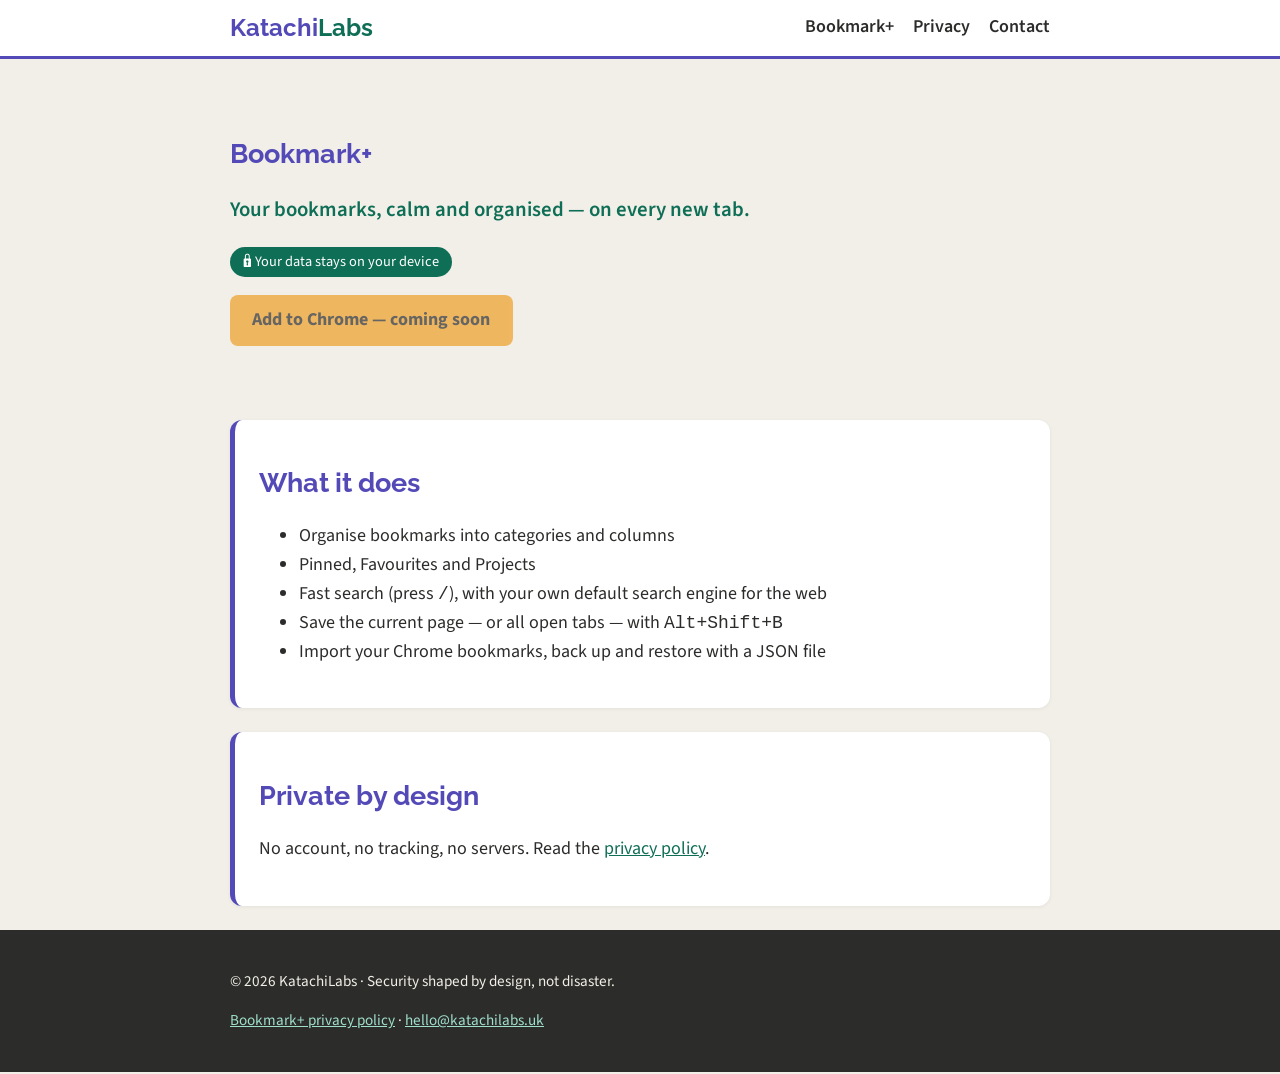
==== bookmark-plus/index.html @ a88a9feb "v0.1: home, Bookmark+ hub, draft privacy policy" ====
<!doctype html><html lang="en-GB"><head><meta charset="utf-8"><meta name="viewport" content="width=device-width,initial-scale=1">
<link rel="preconnect" href="https://fonts.googleapis.com"><link rel="preconnect" href="https://fonts.gstatic.com" crossorigin>
<link href="https://fonts.googleapis.com/css2?family=Raleway:wght@600;700&family=Source+Sans+3:wght@400;600&display=swap" rel="stylesheet">
<link rel="stylesheet" href="/style.css"><title>Bookmark+ — KatachiLabs</title><meta name="description" content="Bookmark+: a calm, private bookmark dashboard for Chrome's new tab."></head><body>
<header class="site"><div class="wrap"><a class="wordmark" href="/">Katachi<span>Labs</span></a><nav><a href="/bookmark-plus/">Bookmark+</a><a href="/bookmark-plus/privacy/">Privacy</a><a href="mailto:hello@katachilabs.uk">Contact</a></nav></div></header><main class="wrap">
<section class="hero"><h1>Bookmark+</h1><p class="tagline">Your bookmarks, calm and organised — on every new tab.</p>
<p><span class="badge">🔒 Your data stays on your device</span></p>
<!-- TODO: replace with the Chrome Web Store listing URL once published -->
<p><a class="btn" href="#" aria-disabled="true">Add to Chrome — coming soon</a></p></section>
<section class="card"><h2>What it does</h2><ul>
<li>Organise bookmarks into categories and columns</li><li>Pinned, Favourites and Projects</li>
<li>Fast search (press <kbd>/</kbd>), with your own default search engine for the web</li>
<li>Save the current page — or all open tabs — with <kbd>Alt+Shift+B</kbd></li>
<li>Import your Chrome bookmarks, back up and restore with a JSON file</li></ul></section>
<section class="card"><h2>Private by design</h2><p>No account, no tracking, no servers. Read the <a href="/bookmark-plus/privacy/">privacy policy</a>.</p></section>
<!-- Guide, Help, Updates and Feedback pages to follow (see site plan) -->
</main><footer class="site"><div class="wrap"><p>© 2026 KatachiLabs · Security shaped by design, not disaster.</p><p><a href="/bookmark-plus/privacy/">Bookmark+ privacy policy</a> · <!-- ASSUMPTION: contact address unconfirmed --><a href="mailto:hello@katachilabs.uk">hello@katachilabs.uk</a></p></div></footer></body></html>
---- style.css ----
:root{--purple:#534AB7;--teal:#0F6E56;--amber:#EF9F27;--charcoal:#2C2C2A;--fog:#F1EFE8;--card:#fff}
*{box-sizing:border-box}
body{margin:0;background:var(--fog);color:var(--charcoal);font:18px/1.6 "Source Sans 3","Source Sans Pro",system-ui,sans-serif}
h1,h2,h3,.wordmark{font-family:Raleway,system-ui,sans-serif;color:var(--purple);line-height:1.25}
a{color:var(--teal)}
.wrap{max-width:860px;margin:0 auto;padding:0 1.25rem}
header.site{background:#fff;border-bottom:3px solid var(--purple)}
header.site .wrap{display:flex;justify-content:space-between;align-items:center;flex-wrap:wrap;padding:.8rem 1.25rem}
.wordmark{font-weight:700;font-size:1.5rem;text-decoration:none}
.wordmark span{color:var(--teal)}
nav a{margin-left:1.2rem;text-decoration:none;font-weight:600;color:var(--charcoal)}
nav a:hover{color:var(--purple)}
.hero{padding:3.5rem 0 2rem}
.tagline{font-size:1.3rem;color:var(--teal);font-weight:600}
.card{background:var(--card);border-radius:12px;padding:1.5rem;margin:1.5rem 0;box-shadow:0 1px 4px rgba(0,0,0,.06);border-left:5px solid var(--purple)}
.btn{display:inline-block;background:var(--amber);color:var(--charcoal);font-weight:700;padding:.7rem 1.4rem;border-radius:8px;text-decoration:none}
.btn[aria-disabled=true]{opacity:.7;cursor:not-allowed}
.badge{display:inline-block;background:var(--teal);color:#fff;border-radius:999px;padding:.2rem .8rem;font-size:.9rem}
.draft{background:#fff4e0;border:1px dashed var(--amber);padding:.6rem 1rem;border-radius:8px}
table{border-collapse:collapse;width:100%;background:#fff}th,td{border:1px solid #ddd;padding:.5rem;text-align:left;vertical-align:top}th{background:#eeedf8}
main{padding-bottom:3rem}
footer.site{background:var(--charcoal);color:var(--fog);padding:1.5rem 0;font-size:.95rem}footer.site a{color:#9fe0cb}
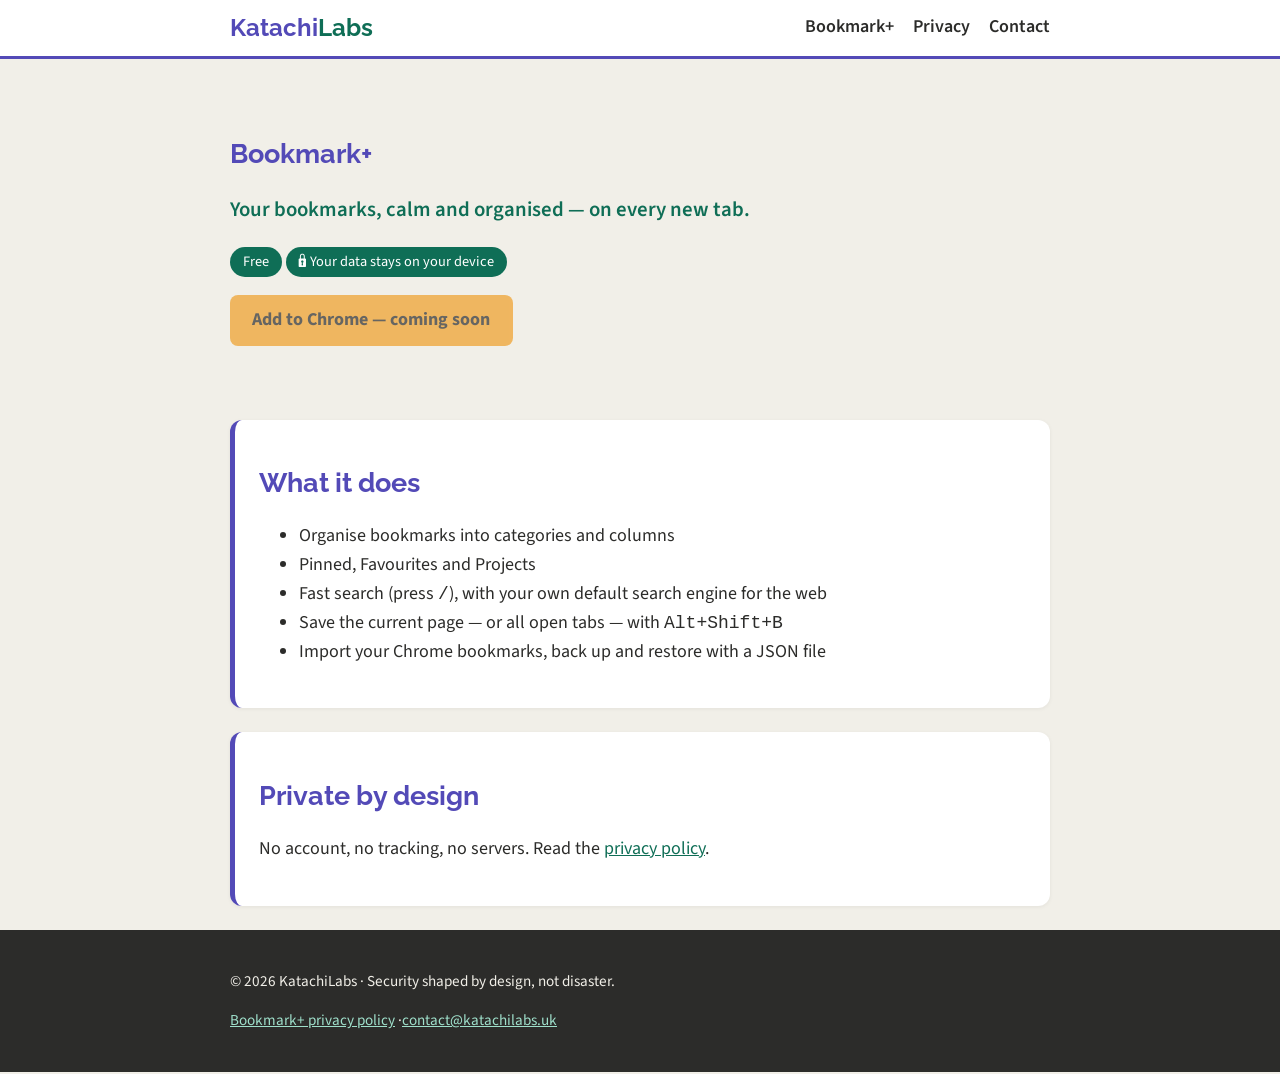
==== commit b9afc98b: "Contact to contact@, B+ marked Free, paid-tier line, resolve A2/A6" ====
--- a/bookmark-plus/index.html
+++ b/bookmark-plus/index.html
@@ -2,9 +2,9 @@
 <link rel="preconnect" href="https://fonts.googleapis.com"><link rel="preconnect" href="https://fonts.gstatic.com" crossorigin>
 <link href="https://fonts.googleapis.com/css2?family=Raleway:wght@600;700&family=Source+Sans+3:wght@400;600&display=swap" rel="stylesheet">
 <link rel="stylesheet" href="/style.css"><title>Bookmark+ — KatachiLabs</title><meta name="description" content="Bookmark+: a calm, private bookmark dashboard for Chrome's new tab."></head><body>
-<header class="site"><div class="wrap"><a class="wordmark" href="/">Katachi<span>Labs</span></a><nav><a href="/bookmark-plus/">Bookmark+</a><a href="/bookmark-plus/privacy/">Privacy</a><a href="mailto:hello@katachilabs.uk">Contact</a></nav></div></header><main class="wrap">
+<header class="site"><div class="wrap"><a class="wordmark" href="/">Katachi<span>Labs</span></a><nav><a href="/bookmark-plus/">Bookmark+</a><a href="/bookmark-plus/privacy/">Privacy</a><a href="mailto:contact@katachilabs.uk">Contact</a></nav></div></header><main class="wrap">
 <section class="hero"><h1>Bookmark+</h1><p class="tagline">Your bookmarks, calm and organised — on every new tab.</p>
-<p><span class="badge">🔒 Your data stays on your device</span></p>
+<p><span class="badge">Free</span> <span class="badge">🔒 Your data stays on your device</span></p>
 <!-- TODO: replace with the Chrome Web Store listing URL once published -->
 <p><a class="btn" href="#" aria-disabled="true">Add to Chrome — coming soon</a></p></section>
 <section class="card"><h2>What it does</h2><ul>
@@ -14,4 +14,4 @@
 <li>Import your Chrome bookmarks, back up and restore with a JSON file</li></ul></section>
 <section class="card"><h2>Private by design</h2><p>No account, no tracking, no servers. Read the <a href="/bookmark-plus/privacy/">privacy policy</a>.</p></section>
 <!-- Guide, Help, Updates and Feedback pages to follow (see site plan) -->
-</main><footer class="site"><div class="wrap"><p>© 2026 KatachiLabs · Security shaped by design, not disaster.</p><p><a href="/bookmark-plus/privacy/">Bookmark+ privacy policy</a> · <!-- ASSUMPTION: contact address unconfirmed --><a href="mailto:hello@katachilabs.uk">hello@katachilabs.uk</a></p></div></footer></body></html>
+</main><footer class="site"><div class="wrap"><p>© 2026 KatachiLabs · Security shaped by design, not disaster.</p><p><a href="/bookmark-plus/privacy/">Bookmark+ privacy policy</a> ·<a href="mailto:contact@katachilabs.uk">contact@katachilabs.uk</a></p></div></footer></body></html>
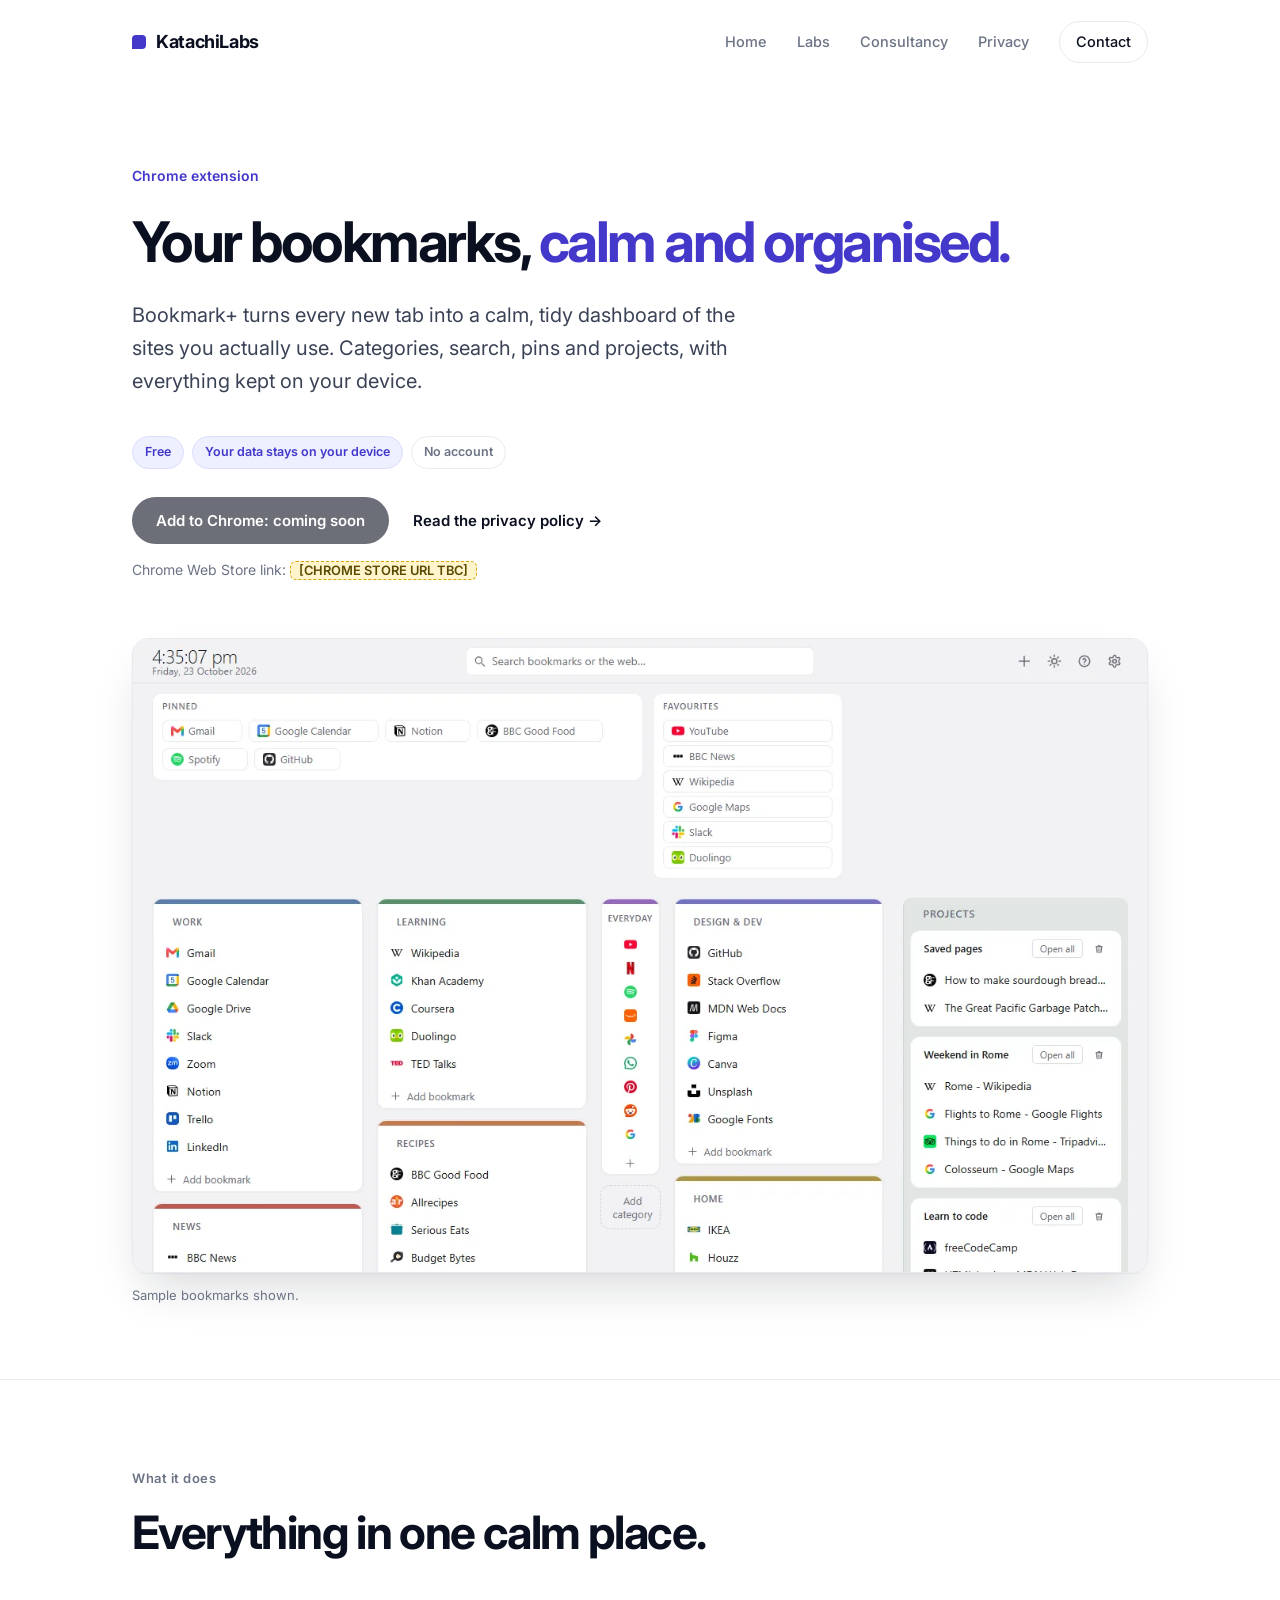
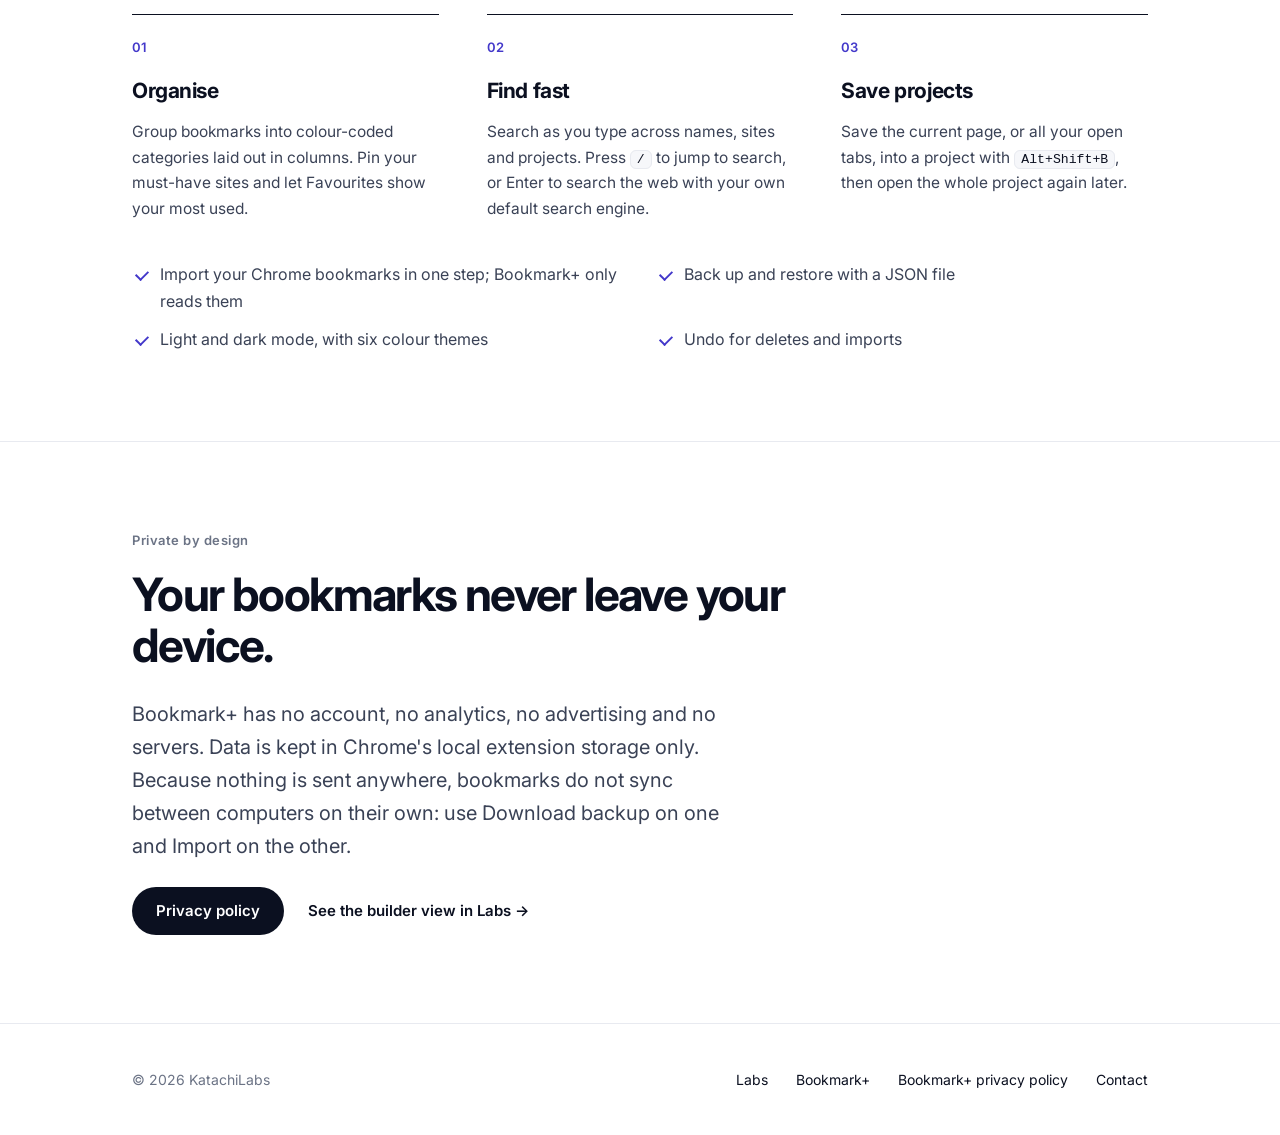
==== commit e6c503ee: "v2 prototype: two-theme split (Clean Slate main site, Midnight Studio Labs), real Bookmark+ images" ====
--- a/bookmark-plus/index.html
+++ b/bookmark-plus/index.html
@@ -1,17 +1,35 @@
-<!doctype html><html lang="en-GB"><head><meta charset="utf-8"><meta name="viewport" content="width=device-width,initial-scale=1">
+<!doctype html>
+<html lang="en-GB"><head><meta charset="utf-8"><meta name="viewport" content="width=device-width,initial-scale=1">
+<title>Bookmark+ | KatachiLabs</title><meta name="description" content="Bookmark+ is a calm, private bookmark dashboard for Chrome's new tab. Free, with everything stored on your device."><meta name="theme-color" content="#ffffff">
+<link rel="icon" href="/assets/favicon.svg" type="image/svg+xml">
 <link rel="preconnect" href="https://fonts.googleapis.com"><link rel="preconnect" href="https://fonts.gstatic.com" crossorigin>
-<link href="https://fonts.googleapis.com/css2?family=Raleway:wght@600;700&family=Source+Sans+3:wght@400;600&display=swap" rel="stylesheet">
-<link rel="stylesheet" href="/style.css"><title>Bookmark+ — KatachiLabs</title><meta name="description" content="Bookmark+: a calm, private bookmark dashboard for Chrome's new tab."></head><body>
-<header class="site"><div class="wrap"><a class="wordmark" href="/">Katachi<span>Labs</span></a><nav><a href="/bookmark-plus/">Bookmark+</a><a href="/bookmark-plus/privacy/">Privacy</a><a href="mailto:contact@katachilabs.uk">Contact</a></nav></div></header><main class="wrap">
-<section class="hero"><h1>Bookmark+</h1><p class="tagline">Your bookmarks, calm and organised — on every new tab.</p>
-<p><span class="badge">Free</span> <span class="badge">🔒 Your data stays on your device</span></p>
+<link href="https://fonts.googleapis.com/css2?family=Inter:wght@400;500;600;700&display=swap" rel="stylesheet">
+<link rel="stylesheet" href="/assets/tokens.css"><link rel="stylesheet" href="/assets/clean-slate.css"><link rel="canonical" href="https://katachilabs.uk/bookmark-plus/">
+</head><body class="theme-light">
+<a class="skip" href="#main">Skip to content</a>
+<header class="site"><div class="wrap"><a class="logo" href="/" aria-label="KatachiLabs home"><i></i>KatachiLabs</a><nav aria-label="Main"><a href="/">Home</a><a href="/labs/">Labs</a><a href="/consultancy/">Consultancy</a><a href="/bookmark-plus/privacy/">Privacy</a><a href="/contact/" class="c">Contact</a></nav></div></header>
+<main id="main">
+<div class="wrap"><div class="hero sm" style="max-width:none"><div class="kicker">Chrome extension</div>
+<h1>Your bookmarks, <em>calm and organised.</em></h1>
+<p class="lead">Bookmark+ turns every new tab into a calm, tidy dashboard of the sites you actually use. Categories, search, pins and projects, with everything kept on your device.</p>
+<div class="pills"><span class="pill a">Free</span><span class="pill a">Your data stays on your device</span><span class="pill">No account</span></div>
 <!-- TODO: replace with the Chrome Web Store listing URL once published -->
-<p><a class="btn" href="#" aria-disabled="true">Add to Chrome — coming soon</a></p></section>
-<section class="card"><h2>What it does</h2><ul>
-<li>Organise bookmarks into categories and columns</li><li>Pinned, Favourites and Projects</li>
-<li>Fast search (press <kbd>/</kbd>), with your own default search engine for the web</li>
-<li>Save the current page — or all open tabs — with <kbd>Alt+Shift+B</kbd></li>
-<li>Import your Chrome bookmarks, back up and restore with a JSON file</li></ul></section>
-<section class="card"><h2>Private by design</h2><p>No account, no tracking, no servers. Read the <a href="/bookmark-plus/privacy/">privacy policy</a>.</p></section>
-<!-- Guide, Help, Updates and Feedback pages to follow (see site plan) -->
-</main><footer class="site"><div class="wrap"><p>© 2026 KatachiLabs · Security shaped by design, not disaster.</p><p><a href="/bookmark-plus/privacy/">Bookmark+ privacy policy</a> ·<a href="mailto:contact@katachilabs.uk">contact@katachilabs.uk</a></p></div></footer></body></html>
+<div class="btns"><a class="btn p" href="#" aria-disabled="true">Add to Chrome: coming soon</a><a class="btn t" href="/bookmark-plus/privacy/">Read the privacy policy &rarr;</a></div>
+<p style="font-size:14px;color:var(--muted);margin-top:14px">Chrome Web Store link: <span class="placeholder">[CHROME STORE URL TBC]</span></p></div>
+<figure class="hero-shot"><picture><source type="image/webp" srcset="/labs/bookmark-plus/img/dashboard-light-640.webp 640w, /labs/bookmark-plus/img/dashboard-light-1280.webp 1280w" sizes="(max-width:900px) 100vw, 1080px"><img src="/labs/bookmark-plus/img/dashboard-light-1280.png" srcset="/labs/bookmark-plus/img/dashboard-light-640.png 640w, /labs/bookmark-plus/img/dashboard-light-1280.png 1280w" sizes="(max-width:900px) 100vw, 1080px" width="1280" height="800" alt="The Bookmark+ new-tab dashboard in light mode with pinned sites, favourites, categories and projects. Sample bookmarks." loading="eager" decoding="async"></picture><figcaption>Sample bookmarks shown.</figcaption></figure></div>
+<hr>
+<div class="wrap sec"><div class="label">What it does</div><h2>Everything in one calm place.</h2>
+<div class="cols">
+<div class="col"><span class="n">01</span><h3>Organise</h3><p>Group bookmarks into colour-coded categories laid out in columns. Pin your must-have sites and let Favourites show your most used.</p></div>
+<div class="col"><span class="n">02</span><h3>Find fast</h3><p>Search as you type across names, sites and projects. Press <kbd>/</kbd> to jump to search, or Enter to search the web with your own default search engine.</p></div>
+<div class="col"><span class="n">03</span><h3>Save projects</h3><p>Save the current page, or all your open tabs, into a project with <kbd>Alt+Shift+B</kbd>, then open the whole project again later.</p></div>
+</div>
+<ul class="checks"><li>Import your Chrome bookmarks in one step; Bookmark+ only reads them</li><li>Back up and restore with a JSON file</li><li>Light and dark mode, with six colour themes</li><li>Undo for deletes and imports</li></ul></div>
+<hr>
+<div class="wrap sec"><div class="label">Private by design</div><h2>Your bookmarks never leave your device.</h2>
+<p class="lead" style="margin-bottom:24px">Bookmark+ has no account, no analytics, no advertising and no servers. Data is kept in Chrome's local extension storage only. Because nothing is sent anywhere, bookmarks do not sync between computers on their own: use Download backup on one and Import on the other.</p>
+<div class="btns"><a class="btn p" href="/bookmark-plus/privacy/">Privacy policy</a><a class="btn t" href="/labs/bookmark-plus/">See the builder view in Labs &rarr;</a></div></div>
+</main>
+<footer class="site"><div class="wrap"><div>&copy; 2026 KatachiLabs</div>
+<div class="l"><a href="/labs/">Labs</a><a href="/bookmark-plus/">Bookmark+</a><a href="/bookmark-plus/privacy/">Bookmark+ privacy policy</a><a href="/contact/">Contact</a></div></div></footer>
+</body></html>
--- a/assets/tokens.css
+++ b/assets/tokens.css
@@ -0,0 +1,20 @@
+/* Shared design tokens: fonts, brand accents, shape. Loaded by both themes. */
+:root{
+  --font-sans:Inter,system-ui,-apple-system,"Segoe UI",Roboto,sans-serif;
+  --font-mono:"JetBrains Mono",ui-monospace,Menlo,Consolas,monospace;
+  --brand-indigo:#4338CA;      /* Clean Slate accent */
+  --brand-indigo-light:#6366F1;/* Midnight secondary accent */
+  --brand-teal:#2DD4BF;        /* Midnight primary accent */
+  --brand-ink:#0B1020;
+  --brand-night:#0A0F1E;
+  --radius-pill:99px;
+  --radius-card:20px;
+}
+*{box-sizing:border-box;margin:0}
+html{-webkit-text-size-adjust:100%}
+a{color:inherit;text-decoration:none}
+img,svg{max-width:100%}
+.skip{position:absolute;left:-999px;top:0;background:#fff;color:#000;padding:8px 12px;z-index:99}
+.skip:focus{left:8px;top:8px}
+.placeholder{background:#FFF4CC;color:#5B4A00;border:1px dashed #D4A800;border-radius:6px;padding:1px 8px;font-weight:600;font-size:.92em}
+.dark .placeholder,.theme-dark .placeholder{background:rgba(251,191,36,.12);color:#FCD34D;border-color:rgba(251,191,36,.5)}
--- a/assets/clean-slate.css
+++ b/assets/clean-slate.css
@@ -0,0 +1,112 @@
+/* Clean Slate theme: main site (front of house) */
+:root{--ink:#0B1020;--text:#3A4256;--muted:#6B7385;--line:#E8EAF0;--soft:#F6F7FA;--accent:#4338CA;--accent-soft:#EEF0FF}
+body{font-family:var(--font-sans);background:#fff;color:var(--text);line-height:1.65;-webkit-font-smoothing:antialiased;font-size:16px}
+.wrap{max-width:1080px;margin:0 auto;padding:0 32px}
+header.site .wrap{display:flex;align-items:center;justify-content:space-between;height:84px;gap:24px}
+.logo{font-weight:700;font-size:18px;color:var(--ink);letter-spacing:-.02em;display:flex;align-items:center;gap:10px}
+.logo i{width:14px;height:14px;background:var(--accent);border-radius:4px 4px 4px 0;display:inline-block}
+nav{display:flex;gap:30px;font-size:14.5px;color:var(--muted);font-weight:500;align-items:center}
+nav a:hover,nav a[aria-current]{color:var(--ink)}
+nav a[aria-current]:not(.c){box-shadow:0 2px 0 var(--accent);padding-bottom:3px}
+nav a.c{color:var(--ink);border:1px solid var(--line);padding:8px 16px;border-radius:99px}
+nav a.c:hover,nav a.c[aria-current]{border-color:var(--ink)}
+a:focus-visible{outline:2px solid var(--accent);outline-offset:3px;border-radius:4px}
+.hero{padding-block:104px 88px;max-width:860px}
+.kicker{font-size:14px;font-weight:600;color:var(--accent);margin-bottom:26px}
+h1{font-size:clamp(38px,6.6vw,78px);line-height:1.04;letter-spacing:-.045em;color:var(--ink);font-weight:700}
+h1 em{font-style:normal;color:var(--accent)}
+.hero.sm{padding-block:80px 56px}
+.hero.sm h1{font-size:clamp(34px,5vw,56px)}
+.lead{font-size:20px;color:var(--text);max-width:620px;margin:28px 0 38px}
+.btns{display:flex;gap:12px;flex-wrap:wrap;align-items:center}
+.btn{font-weight:600;font-size:15px;padding:14px 24px;border-radius:99px;transition:.2s;display:inline-block;line-height:1.3}
+.btn.p{background:var(--ink);color:#fff}.btn.p:hover{background:var(--accent)}
+.btn.t{color:var(--ink);padding-left:12px}.btn.t:hover{color:var(--accent)}
+.btn[aria-disabled=true]{opacity:.6;cursor:not-allowed;pointer-events:none}
+hr{border:0;border-top:1px solid var(--line)}
+.sec{padding-block:88px}
+.label{font-size:13px;font-weight:600;color:var(--muted);letter-spacing:.04em;margin-bottom:18px}
+h2{font-size:clamp(28px,4vw,46px);letter-spacing:-.035em;line-height:1.1;color:var(--ink);font-weight:700;max-width:680px}
+.product{margin-top:44px;background:var(--soft);border-radius:28px;padding:56px;display:grid;grid-template-columns:1fr 1fr;gap:48px;align-items:center}
+.pills{display:flex;gap:8px;margin-bottom:22px;flex-wrap:wrap}
+.pill{font-size:12.5px;font-weight:600;padding:5px 12px;border-radius:99px;background:#fff;border:1px solid var(--line);color:var(--muted)}
+.pill.a{background:var(--accent-soft);border-color:#DADDFB;color:var(--accent)}
+.product h3{font-size:36px;letter-spacing:-.03em;color:var(--ink);margin-bottom:14px}
+.product p{margin-bottom:28px;max-width:440px}
+.shot{background:#fff;border-radius:18px;box-shadow:0 1px 2px rgba(11,16,32,.05),0 24px 48px -12px rgba(11,16,32,.14);padding:20px;border:1px solid var(--line)}
+.shot .dots{display:flex;gap:6px;margin-bottom:16px}.shot .dots i{width:9px;height:9px;border-radius:50%;background:var(--line)}
+.shot .s{height:34px;border-radius:99px;background:var(--soft);font-size:12.5px;color:var(--muted);padding:7px 16px;margin-bottom:14px}
+.shot .g{display:grid;grid-template-columns:repeat(4,1fr);gap:10px}
+.shot .g b{aspect-ratio:1;border-radius:12px;background:var(--soft)}
+.shot .g b:nth-child(2),.shot .g b:nth-child(7){background:var(--accent-soft)}
+.shot .g b:nth-child(5){background:var(--accent)}
+.cols{display:grid;grid-template-columns:repeat(3,1fr);gap:48px;margin-top:56px}
+.col{border-top:1px solid var(--ink);padding-top:22px}
+.col .n{font-size:13px;font-weight:600;color:var(--accent);margin-bottom:16px;display:block}
+.col h3{font-size:21px;color:var(--ink);letter-spacing:-.02em;margin-bottom:10px}
+.col p{font-size:15.5px;color:var(--text)}
+.col .more{display:inline-block;margin-top:14px;font-weight:600;font-size:14.5px;color:var(--accent)}
+.col .more:hover{text-decoration:underline}
+/* Labs bridge: a dark card on the light site that previews the Labs theme */
+.labsband{background:#0A0F1E;color:#E7ECF7;border-radius:28px;padding:56px;display:grid;grid-template-columns:1.2fr 1fr;gap:40px;align-items:center;
+  background-image:radial-gradient(420px 220px at 90% 0,rgba(99,102,241,.35),transparent 70%),radial-gradient(360px 200px at 0 100%,rgba(45,212,191,.16),transparent 70%)}
+.labsband .tagline{font-family:var(--font-mono);font-size:12.5px;color:#2DD4BF;letter-spacing:.1em;text-transform:uppercase;margin-bottom:16px}
+.labsband h2{color:#fff;font-size:clamp(26px,3.4vw,38px)}
+.labsband p{color:#9AA7C4;margin:16px 0 28px;max-width:480px}
+.labsband .btn{background:#2DD4BF;color:#04201C}.labsband .btn:hover{background:#fff}
+.labsband pre{font-family:var(--font-mono);font-size:13px;line-height:1.9;color:#C8D3EE;background:rgba(13,19,38,.85);border:1px solid #1E2A47;border-radius:14px;padding:20px;white-space:pre-wrap;overflow:hidden}
+.labsband pre .k{color:#2DD4BF}.labsband pre .c{color:#5F6F94}.labsband pre .v{color:#A5B4FC}
+.cta{padding-bottom:88px}
+.cta .box{border-radius:28px;background:var(--accent);color:#fff;padding:64px;display:flex;justify-content:space-between;align-items:center;gap:32px}
+.cta h2{color:#fff;font-size:36px}
+.cta p{color:#DCDEFF;margin-top:12px;max-width:480px}
+.cta .btn{background:#fff;color:var(--accent);white-space:nowrap}.cta .btn:hover{background:var(--ink);color:#fff}
+/* simple content pages */
+.page{padding-block:24px 96px;max-width:760px}
+.page p{margin-bottom:18px}
+.card{border:1px solid var(--line);border-radius:20px;padding:32px;margin:28px 0;background:#fff}
+.card h2,.card h3{font-size:22px;letter-spacing:-.02em;margin-bottom:10px}
+.card.soft{background:var(--soft);border-color:transparent}
+.card ul{padding-left:20px}.card li{margin:6px 0}
+.page a.inline,.prose a{color:var(--accent);text-decoration:underline;text-underline-offset:3px}
+/* privacy policy prose */
+.prose{max-width:780px;padding-block:56px 96px}
+.prose h1{font-size:clamp(32px,4.6vw,48px);letter-spacing:-.04em;margin-bottom:18px}
+.prose h2{font-size:26px;letter-spacing:-.025em;margin:44px 0 14px;max-width:none}
+.prose p{margin:0 0 16px}
+.prose ul{margin:0 0 18px;padding-left:22px}.prose li{margin:8px 0}
+.prose strong{color:var(--ink)}
+.prose code,.prose kbd{font-family:var(--font-mono);font-size:.88em;background:var(--soft);border:1px solid var(--line);border-radius:6px;padding:1px 6px;color:var(--ink);overflow-wrap:anywhere}
+.prose table{border-collapse:collapse;width:100%;margin:18px 0 22px;font-size:15px;border:1px solid var(--line);border-radius:12px}
+.prose th,.prose td{border-bottom:1px solid var(--line);padding:12px 14px;text-align:left;vertical-align:top}
+.prose th{background:var(--soft);color:var(--ink);font-weight:600;font-size:13.5px}
+.prose td:first-child{white-space:nowrap}
+.prose tr:last-child td{border-bottom:0}
+footer.site{border-top:1px solid var(--line);padding:44px 0;font-size:14px;color:var(--muted)}
+footer.site .wrap{display:flex;justify-content:space-between;flex-wrap:wrap;gap:18px}
+footer.site .l{display:flex;gap:28px;flex-wrap:wrap}footer.site a{color:var(--ink)}footer.site a:hover{color:var(--accent)}
+@media(max-width:860px){.product{grid-template-columns:1fr;padding:36px}.cols{grid-template-columns:1fr;gap:32px}.cta .box{flex-direction:column;align-items:flex-start;padding:40px}.labsband{grid-template-columns:1fr;padding:36px}}
+@media(max-width:640px){
+  .wrap{padding:0 20px}
+  header.site .wrap{height:auto;flex-wrap:wrap;padding-top:16px;padding-bottom:8px;gap:8px 16px}
+  nav{width:100%;gap:18px;overflow-x:auto;padding:8px 0 10px;font-size:14px;white-space:nowrap}
+  nav a.c{padding:6px 14px}
+  .hero{padding-block:56px 48px}.hero.sm{padding-block:48px 32px}.sec{padding-block:56px}.product{padding:24px;border-radius:22px}.cta{padding-bottom:56px}
+  .lead{font-size:18px}.cta .box{padding:28px;border-radius:22px}.labsband{padding:26px;border-radius:22px}
+  .prose{padding-block:32px 64px}.prose th,.prose td{padding:10px}.prose td:first-child{white-space:normal}
+  .card{padding:22px}
+}
+.prose td code{overflow-wrap:normal}
+@media(max-width:640px){.prose td:first-child{min-width:104px}.prose td code{font-size:.82em;padding:1px 4px}}
+.promo{display:flex;justify-content:center}
+.promo img{width:100%;max-width:440px;height:auto;border-radius:20px;box-shadow:0 1px 2px rgba(11,16,32,.05),0 24px 48px -12px rgba(11,16,32,.2)}
+.hero-shot{margin:0 0 72px}
+.hero-shot img,.gallery img{display:block;width:100%;height:auto;border-radius:16px;border:1px solid var(--line);box-shadow:0 1px 2px rgba(11,16,32,.05),0 24px 48px -12px rgba(11,16,32,.16)}
+.hero-shot figcaption{font-size:13px;color:var(--muted);margin-top:12px}
+.checks{list-style:none;padding:0;margin-top:40px;display:grid;grid-template-columns:1fr 1fr;gap:12px 32px}
+.checks li{padding-left:28px;position:relative}
+.checks li:before{content:"";position:absolute;left:4px;top:.55em;width:10px;height:6px;border-left:2px solid var(--accent);border-bottom:2px solid var(--accent);transform:rotate(-45deg)}
+.col kbd{font-family:var(--font-mono);font-size:.85em;background:var(--soft);border:1px solid var(--line);border-radius:6px;padding:1px 6px;color:var(--ink)}
+.pills{margin-bottom:28px}
+@media(max-width:640px){.checks{grid-template-columns:1fr}.hero-shot{margin-bottom:40px}}
+@media(max-width:420px){nav{gap:13px;font-size:13.5px}nav a.c{padding:5px 11px}}
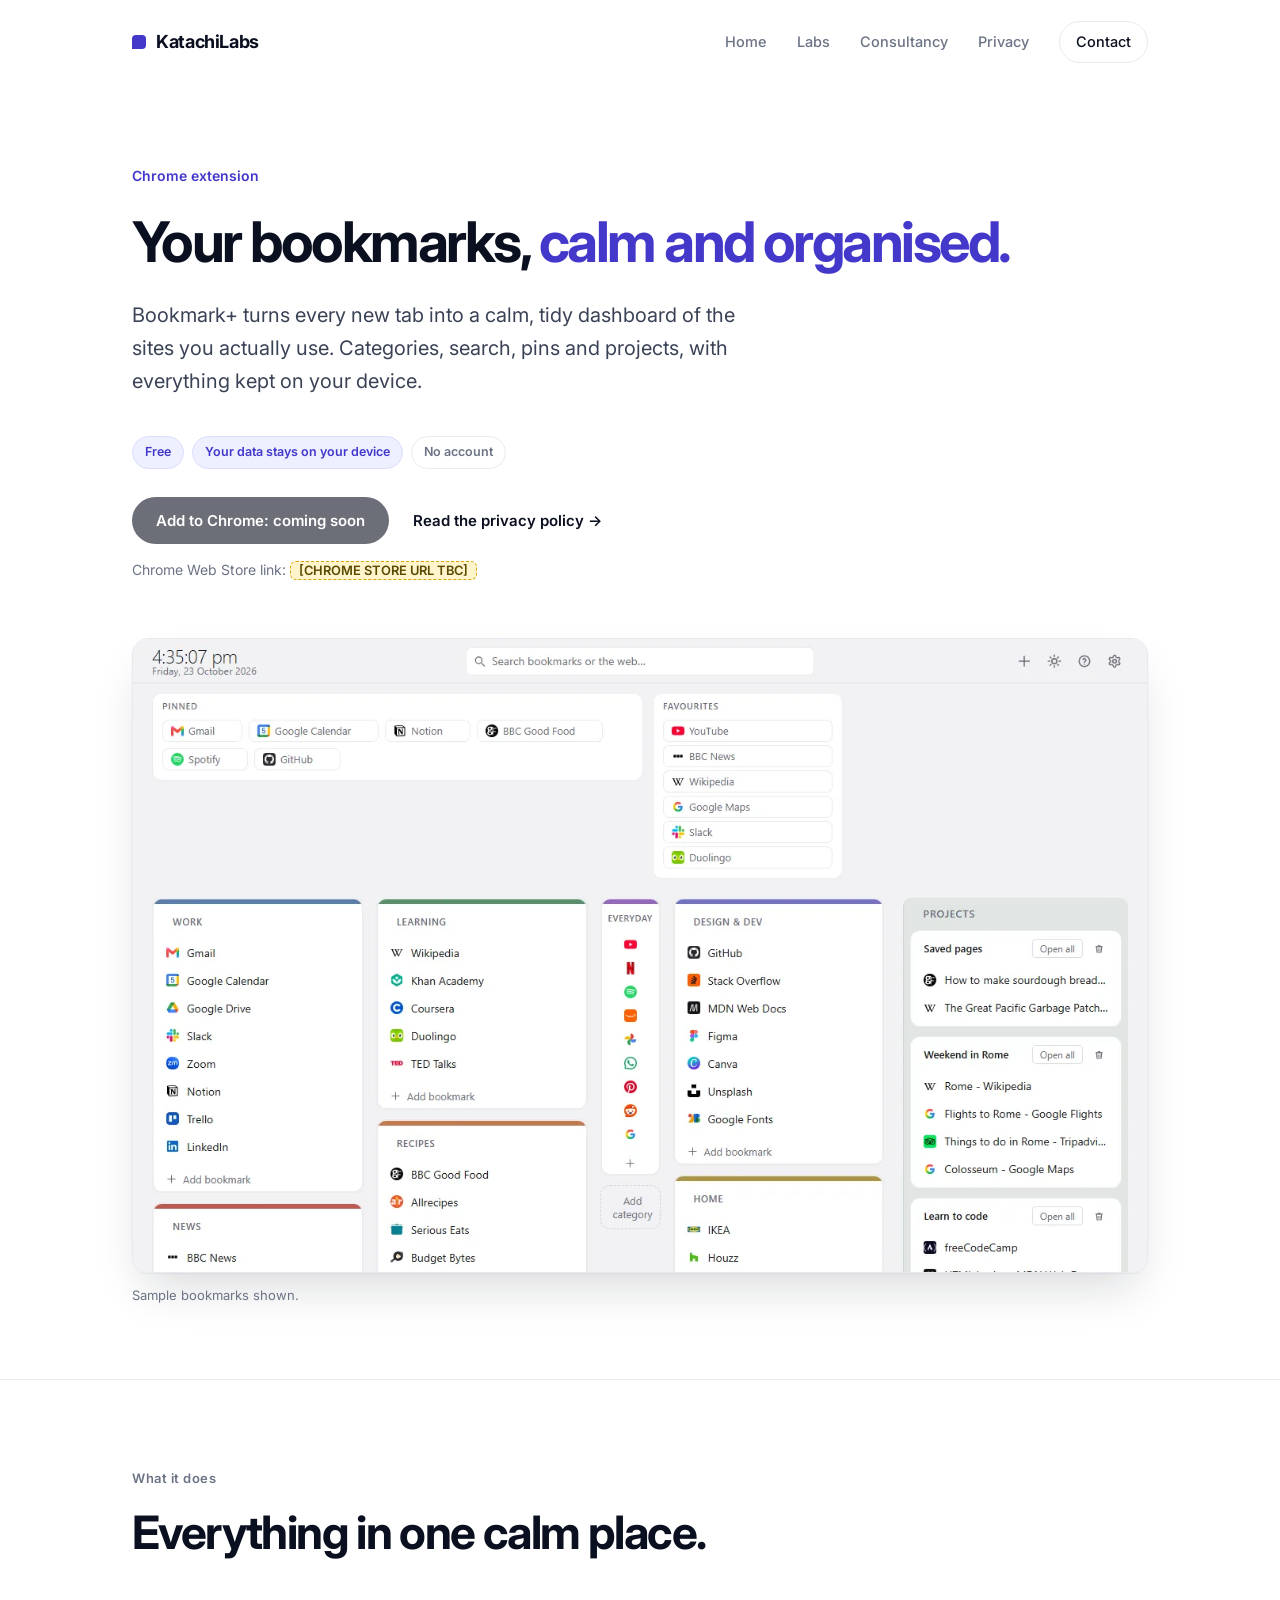
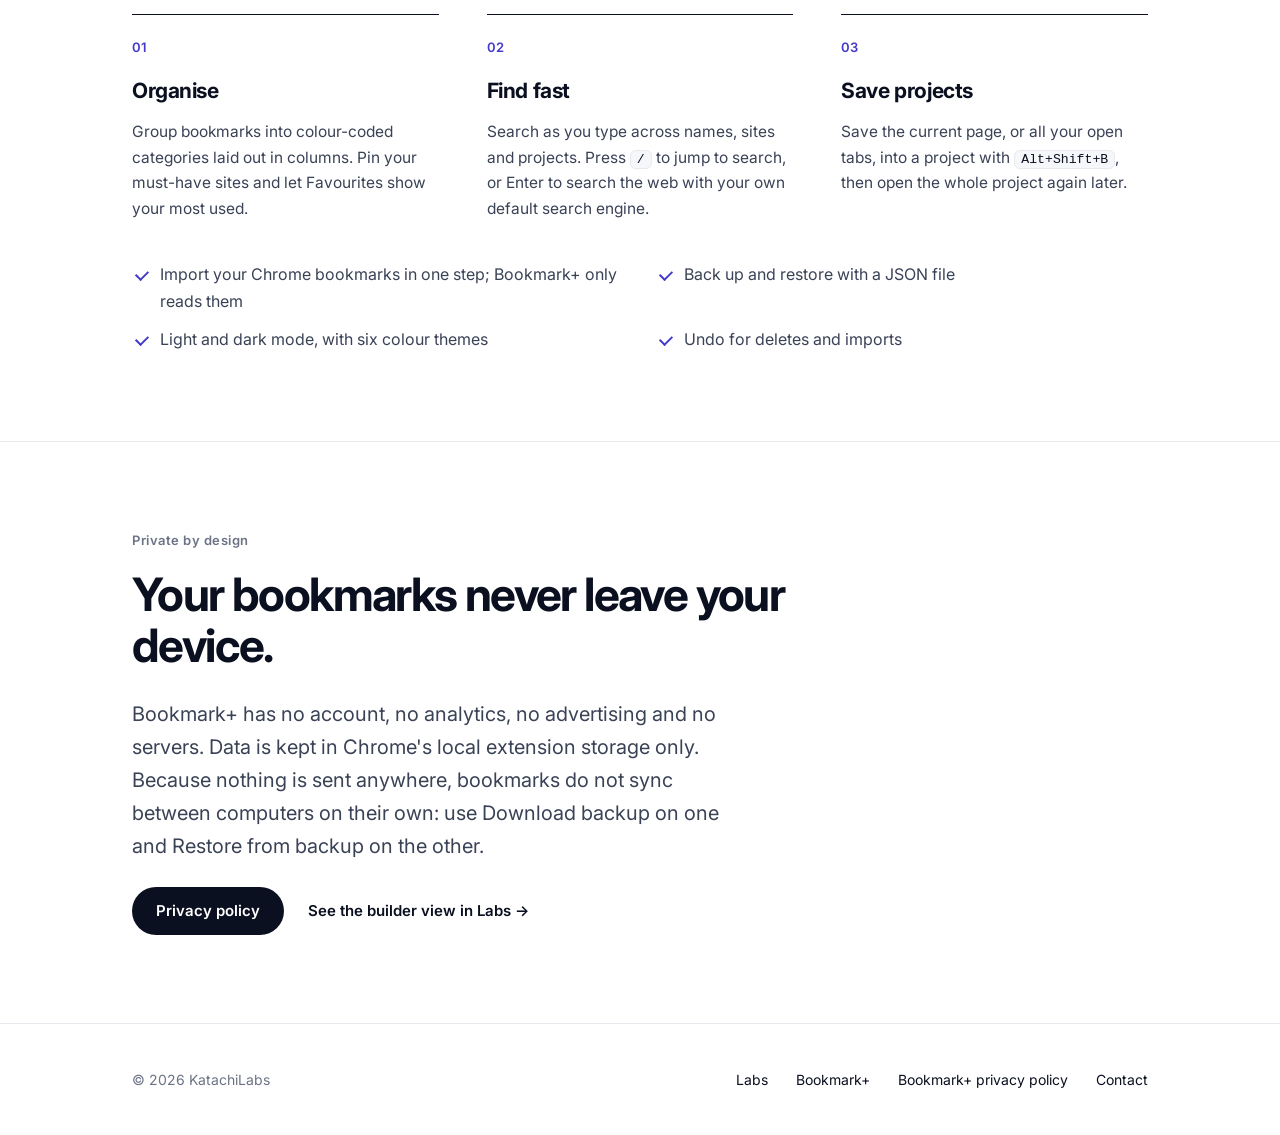
==== commit b4644abe: "Bookmark+ landing: say Restore from backup instead of Import for the backup restore button" ====
--- a/bookmark-plus/index.html
+++ b/bookmark-plus/index.html
@@ -27,7 +27,7 @@
 <ul class="checks"><li>Import your Chrome bookmarks in one step; Bookmark+ only reads them</li><li>Back up and restore with a JSON file</li><li>Light and dark mode, with six colour themes</li><li>Undo for deletes and imports</li></ul></div>
 <hr>
 <div class="wrap sec"><div class="label">Private by design</div><h2>Your bookmarks never leave your device.</h2>
-<p class="lead" style="margin-bottom:24px">Bookmark+ has no account, no analytics, no advertising and no servers. Data is kept in Chrome's local extension storage only. Because nothing is sent anywhere, bookmarks do not sync between computers on their own: use Download backup on one and Import on the other.</p>
+<p class="lead" style="margin-bottom:24px">Bookmark+ has no account, no analytics, no advertising and no servers. Data is kept in Chrome's local extension storage only. Because nothing is sent anywhere, bookmarks do not sync between computers on their own: use Download backup on one and Restore from backup on the other.</p>
 <div class="btns"><a class="btn p" href="/bookmark-plus/privacy/">Privacy policy</a><a class="btn t" href="/labs/bookmark-plus/">See the builder view in Labs &rarr;</a></div></div>
 </main>
 <footer class="site"><div class="wrap"><div>&copy; 2026 KatachiLabs</div>
--- a/assets/clean-slate.css
+++ b/assets/clean-slate.css
@@ -110,3 +110,4 @@
 .pills{margin-bottom:28px}
 @media(max-width:640px){.checks{grid-template-columns:1fr}.hero-shot{margin-bottom:40px}}
 @media(max-width:420px){nav{gap:13px;font-size:13.5px}nav a.c{padding:5px 11px}}
+.card ol.areas{padding-left:22px;margin-top:12px}.card ol.areas li{margin:12px 0}.card ol.areas strong{color:var(--ink)}
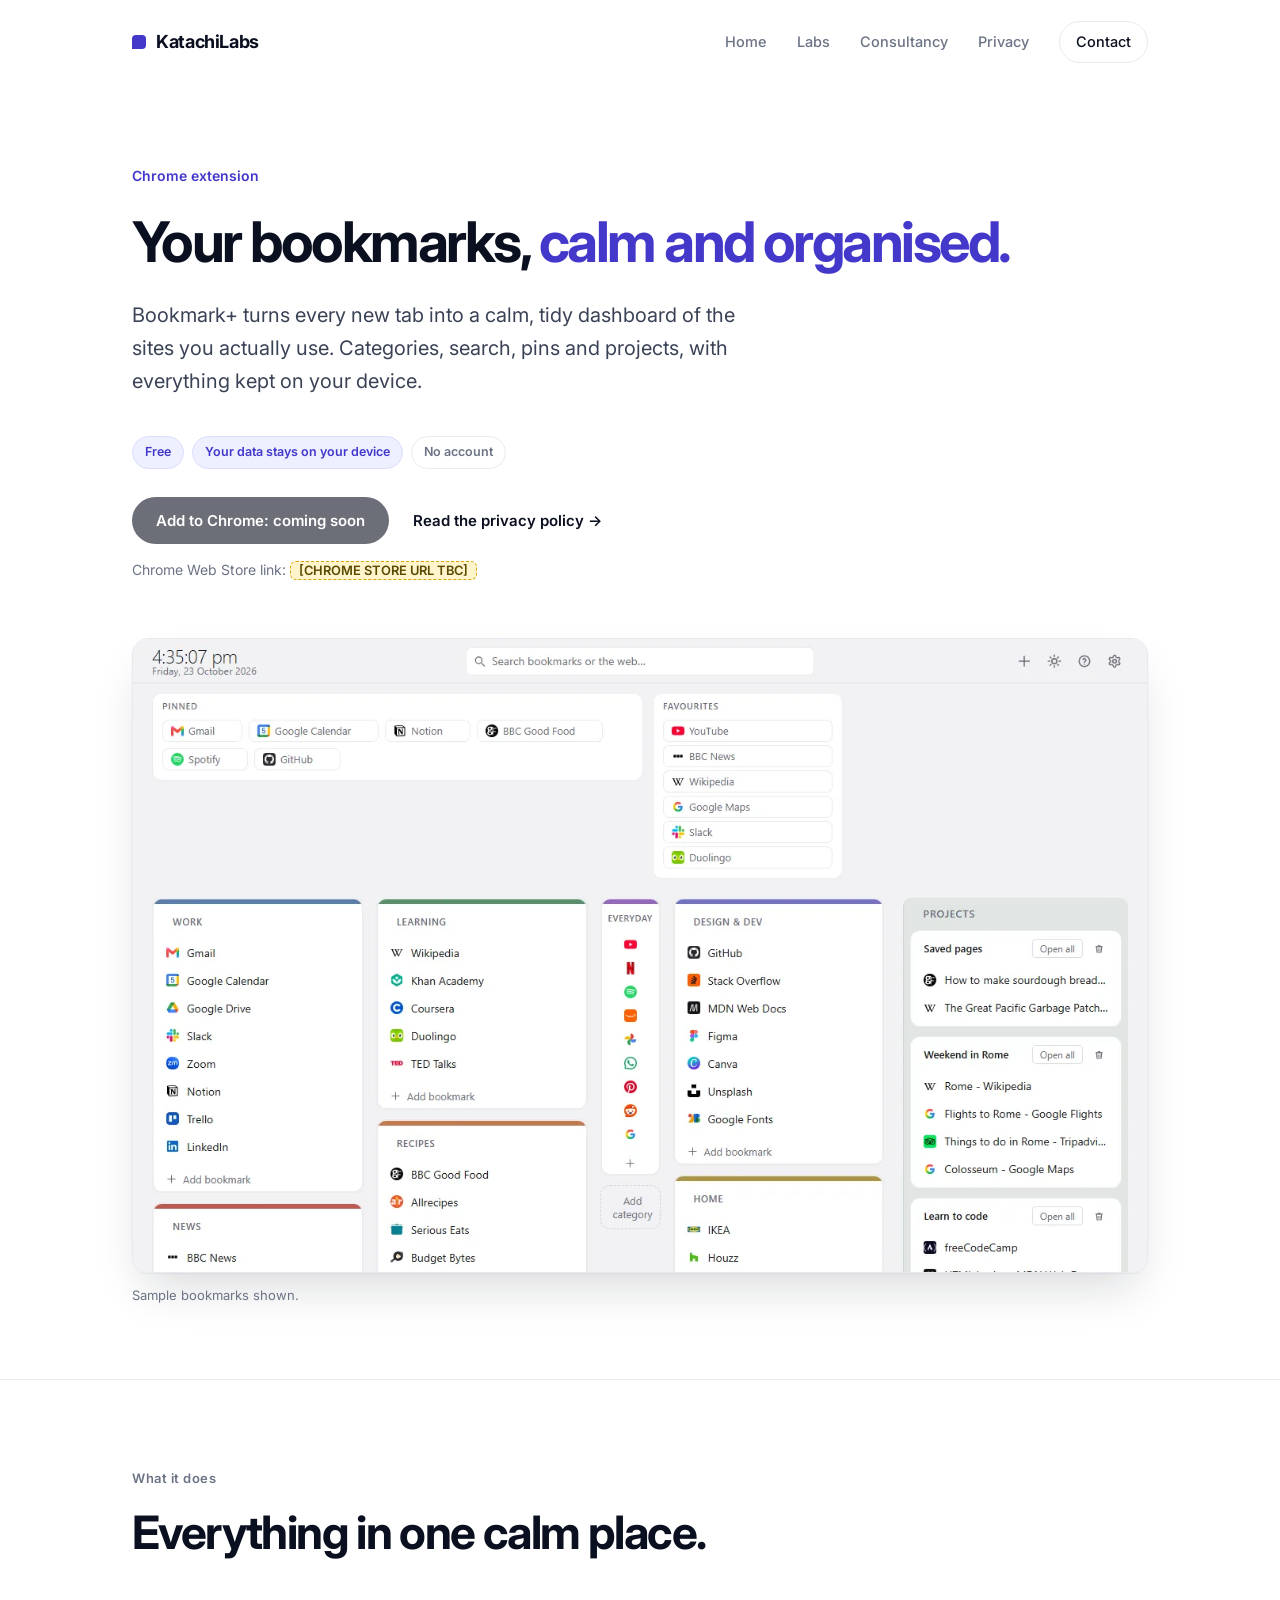
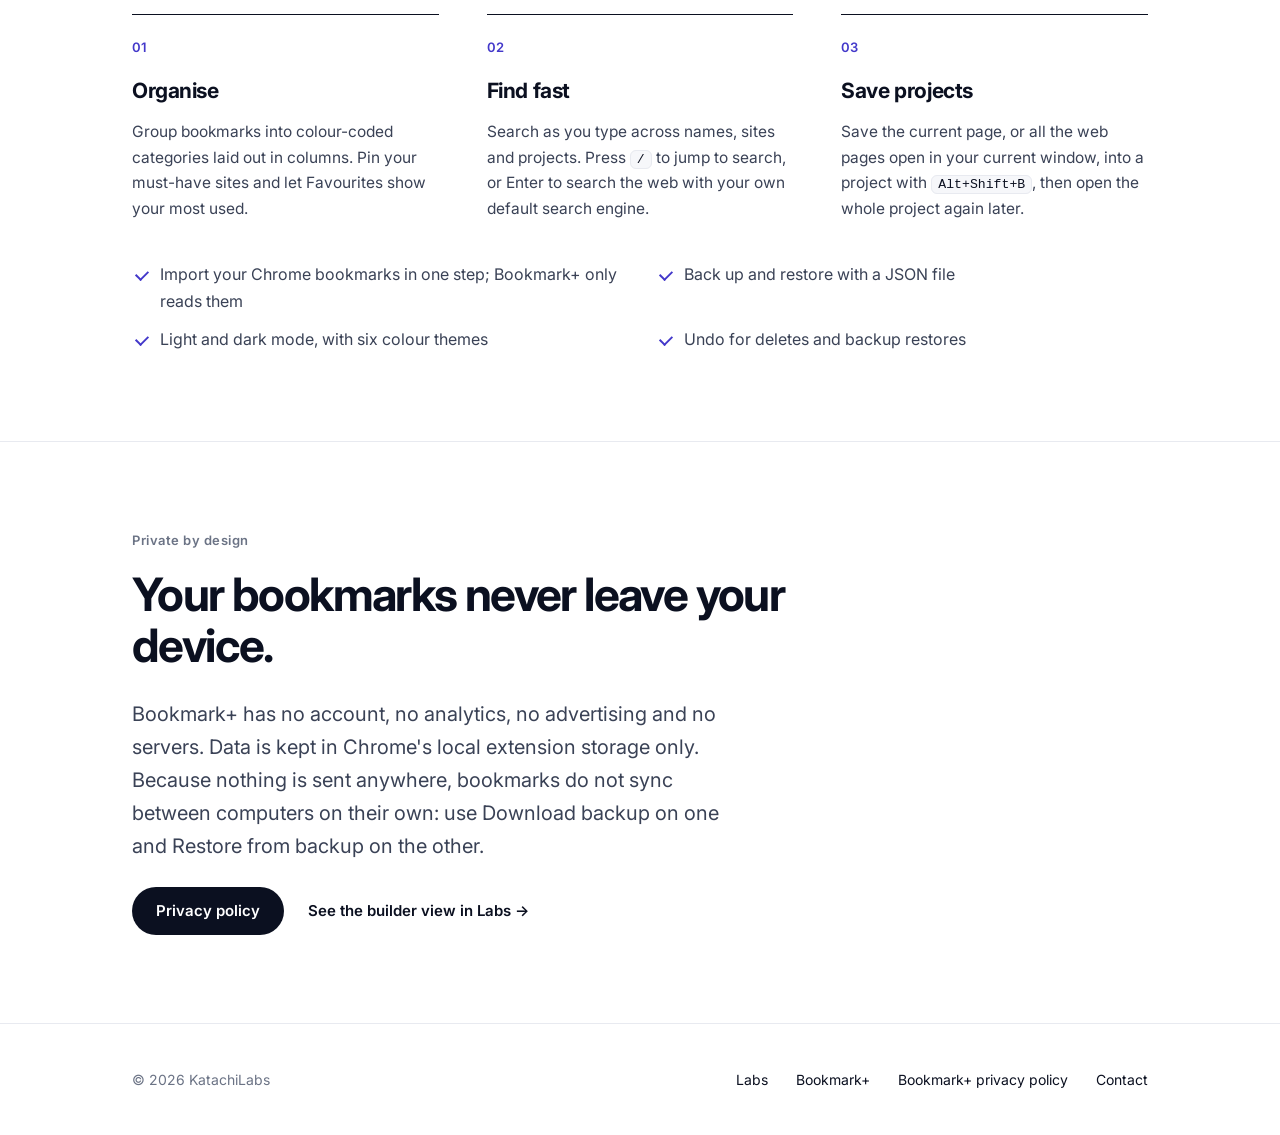
==== commit fc41a62a: "Bookmark+ policy: add web-history bullet, define 'collect', contact email handling, remove em-dashes" ====
--- a/bookmark-plus/index.html
+++ b/bookmark-plus/index.html
@@ -22,9 +22,9 @@
 <div class="cols">
 <div class="col"><span class="n">01</span><h3>Organise</h3><p>Group bookmarks into colour-coded categories laid out in columns. Pin your must-have sites and let Favourites show your most used.</p></div>
 <div class="col"><span class="n">02</span><h3>Find fast</h3><p>Search as you type across names, sites and projects. Press <kbd>/</kbd> to jump to search, or Enter to search the web with your own default search engine.</p></div>
-<div class="col"><span class="n">03</span><h3>Save projects</h3><p>Save the current page, or all your open tabs, into a project with <kbd>Alt+Shift+B</kbd>, then open the whole project again later.</p></div>
+<div class="col"><span class="n">03</span><h3>Save projects</h3><p>Save the current page, or all the web pages open in your current window, into a project with <kbd>Alt+Shift+B</kbd>, then open the whole project again later.</p></div>
 </div>
-<ul class="checks"><li>Import your Chrome bookmarks in one step; Bookmark+ only reads them</li><li>Back up and restore with a JSON file</li><li>Light and dark mode, with six colour themes</li><li>Undo for deletes and imports</li></ul></div>
+<ul class="checks"><li>Import your Chrome bookmarks in one step; Bookmark+ only reads them</li><li>Back up and restore with a JSON file</li><li>Light and dark mode, with six colour themes</li><li>Undo for deletes and backup restores</li></ul></div>
 <hr>
 <div class="wrap sec"><div class="label">Private by design</div><h2>Your bookmarks never leave your device.</h2>
 <p class="lead" style="margin-bottom:24px">Bookmark+ has no account, no analytics, no advertising and no servers. Data is kept in Chrome's local extension storage only. Because nothing is sent anywhere, bookmarks do not sync between computers on their own: use Download backup on one and Restore from backup on the other.</p>
